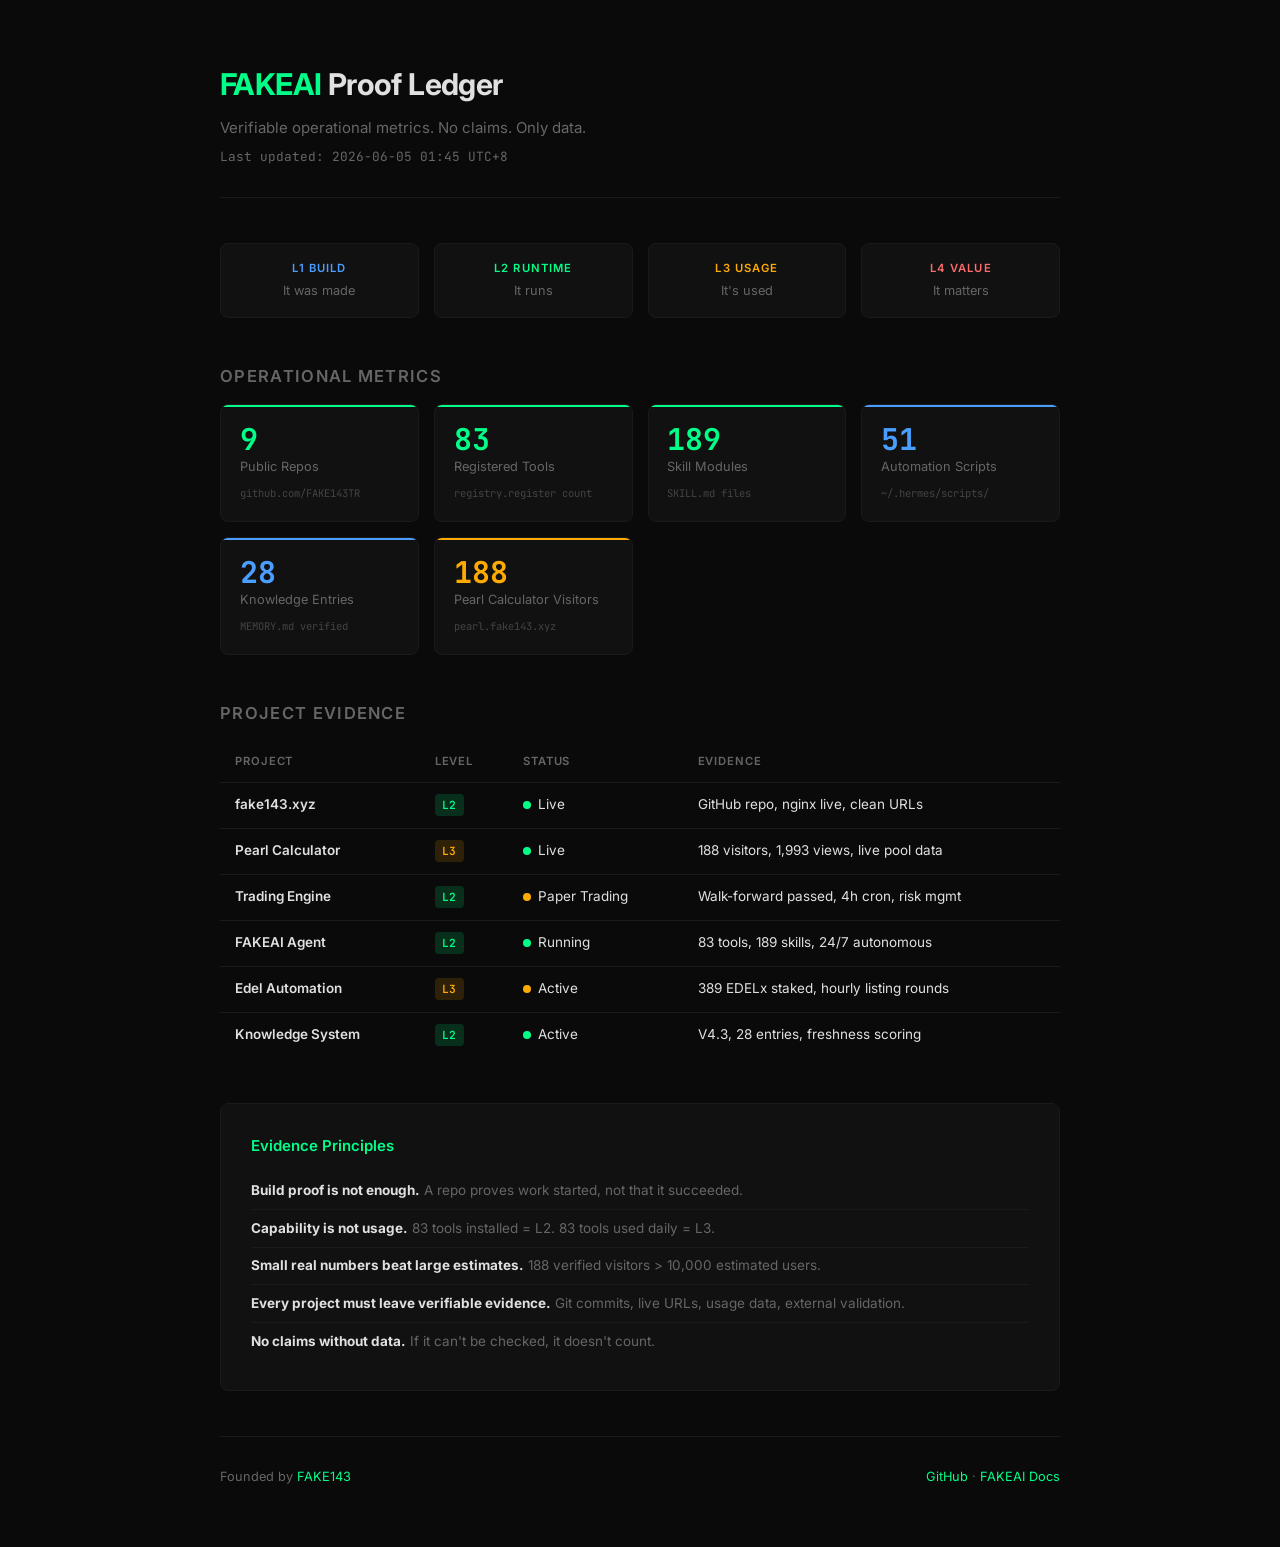
==== proof/index.html @ fff31c50 "Add Proof Ledger — verifiable operational metrics - Public metrics: 9 repos, 83 tools, 189 skills, 5" ====
<!DOCTYPE html>
<html lang="en">
<head>
  <meta charset="UTF-8">
  <meta name="viewport" content="width=device-width, initial-scale=1.0">
  <title>Proof Ledger — FAKEAI</title>
  <meta name="description" content="FAKEAI Proof Ledger — verifiable operational metrics. No claims, only data.">
  <meta property="og:title" content="Proof Ledger — FAKEAI">
  <meta property="og:description" content="Verifiable operational metrics. No claims, only data.">
  <meta property="og:url" content="https://fake143.xyz/proof">
  <link rel="canonical" href="https://fake143.xyz/proof">
  <link rel="stylesheet" href="/fakeai/style.css">
  <style>
    :root {
      --bg: #0a0a0a;
      --surface: #111;
      --border: #1a1a1a;
      --text: #e0e0e0;
      --muted: #666;
      --accent: #00ff88;
      --accent-dim: #00cc6a;
      --warning: #ffaa00;
      --info: #4a9eff;
    }

    * { margin: 0; padding: 0; box-sizing: border-box; }

    body {
      font-family: 'Inter', -apple-system, BlinkMacSystemFont, sans-serif;
      background: var(--bg);
      color: var(--text);
      line-height: 1.6;
      min-height: 100vh;
    }

    .container {
      max-width: 900px;
      margin: 0 auto;
      padding: 4rem 2rem;
    }

    /* Header */
    .ledger-header {
      margin-bottom: 3rem;
      padding-bottom: 2rem;
      border-bottom: 1px solid var(--border);
    }

    .ledger-header h1 {
      font-size: 2rem;
      font-weight: 700;
      margin-bottom: 0.5rem;
      letter-spacing: -0.02em;
    }

    .ledger-header h1 span {
      color: var(--accent);
    }

    .ledger-header .subtitle {
      color: var(--muted);
      font-size: 1rem;
    }

    .ledger-header .updated {
      color: var(--muted);
      font-size: 0.85rem;
      margin-top: 0.5rem;
      font-family: 'JetBrains Mono', 'Fira Code', monospace;
    }

    /* Level Legend */
    .legend {
      display: grid;
      grid-template-columns: repeat(4, 1fr);
      gap: 1rem;
      margin-bottom: 3rem;
    }

    .legend-item {
      background: var(--surface);
      border: 1px solid var(--border);
      border-radius: 8px;
      padding: 1rem;
      text-align: center;
    }

    .legend-item .level {
      font-size: 0.75rem;
      font-weight: 600;
      text-transform: uppercase;
      letter-spacing: 0.1em;
      margin-bottom: 0.25rem;
    }

    .legend-item .label {
      font-size: 0.85rem;
      color: var(--muted);
    }

    .legend-item.l1 .level { color: var(--info); }
    .legend-item.l2 .level { color: var(--accent); }
    .legend-item.l3 .level { color: var(--warning); }
    .legend-item.l4 .level { color: #ff6b6b; }

    /* Metrics Grid */
    .metrics-section {
      margin-bottom: 3rem;
    }

    .metrics-section h2 {
      font-size: 1.1rem;
      font-weight: 600;
      margin-bottom: 1rem;
      color: var(--muted);
      text-transform: uppercase;
      letter-spacing: 0.08em;
    }

    .metrics-grid {
      display: grid;
      grid-template-columns: repeat(auto-fit, minmax(180px, 1fr));
      gap: 1rem;
    }

    .metric-card {
      background: var(--surface);
      border: 1px solid var(--border);
      border-radius: 8px;
      padding: 1.25rem;
      position: relative;
      overflow: hidden;
    }

    .metric-card::before {
      content: '';
      position: absolute;
      top: 0;
      left: 0;
      right: 0;
      height: 2px;
    }

    .metric-card.live::before { background: var(--accent); }
    .metric-card.build::before { background: var(--info); }
    .metric-card.usage::before { background: var(--warning); }

    .metric-card .value {
      font-size: 2rem;
      font-weight: 700;
      font-family: 'JetBrains Mono', 'Fira Code', monospace;
      line-height: 1;
      margin-bottom: 0.25rem;
    }

    .metric-card.live .value { color: var(--accent); }
    .metric-card.build .value { color: var(--info); }
    .metric-card.usage .value { color: var(--warning); }

    .metric-card .label {
      font-size: 0.85rem;
      color: var(--muted);
    }

    .metric-card .source {
      font-size: 0.7rem;
      color: #444;
      margin-top: 0.5rem;
      font-family: 'JetBrains Mono', 'Fira Code', monospace;
    }

    /* Project Table */
    .project-table {
      width: 100%;
      border-collapse: collapse;
      margin-bottom: 3rem;
    }

    .project-table th {
      text-align: left;
      padding: 0.75rem 1rem;
      font-size: 0.75rem;
      font-weight: 600;
      text-transform: uppercase;
      letter-spacing: 0.08em;
      color: var(--muted);
      border-bottom: 1px solid var(--border);
    }

    .project-table td {
      padding: 0.75rem 1rem;
      border-bottom: 1px solid var(--border);
      font-size: 0.9rem;
    }

    .project-table tr:last-child td {
      border-bottom: none;
    }

    .project-name {
      font-weight: 600;
    }

    .project-name a {
      color: var(--text);
      text-decoration: none;
    }

    .project-name a:hover {
      color: var(--accent);
    }

    .level-badge {
      display: inline-block;
      padding: 0.15rem 0.5rem;
      border-radius: 4px;
      font-size: 0.75rem;
      font-weight: 600;
      font-family: 'JetBrains Mono', 'Fira Code', monospace;
    }

    .level-badge.l1 { background: rgba(74, 158, 255, 0.15); color: var(--info); }
    .level-badge.l2 { background: rgba(0, 255, 136, 0.15); color: var(--accent); }
    .level-badge.l3 { background: rgba(255, 170, 0, 0.15); color: var(--warning); }
    .level-badge.l4 { background: rgba(255, 107, 107, 0.15); color: #ff6b6b; }

    .status-dot {
      display: inline-block;
      width: 8px;
      height: 8px;
      border-radius: 50%;
      margin-right: 0.5rem;
    }

    .status-dot.live { background: var(--accent); }
    .status-dot.active { background: var(--warning); }
    .status-dot.paused { background: var(--muted); }

    /* Principles */
    .principles {
      background: var(--surface);
      border: 1px solid var(--border);
      border-radius: 8px;
      padding: 2rem;
      margin-bottom: 3rem;
    }

    .principles h2 {
      font-size: 1rem;
      font-weight: 600;
      margin-bottom: 1rem;
      color: var(--accent);
    }

    .principles ul {
      list-style: none;
      padding: 0;
    }

    .principles li {
      padding: 0.5rem 0;
      color: var(--muted);
      font-size: 0.9rem;
      border-bottom: 1px solid var(--border);
    }

    .principles li:last-child {
      border-bottom: none;
    }

    .principles li strong {
      color: var(--text);
    }

    /* Footer */
    .ledger-footer {
      padding-top: 2rem;
      border-top: 1px solid var(--border);
      display: flex;
      justify-content: space-between;
      align-items: center;
      color: var(--muted);
      font-size: 0.85rem;
    }

    .ledger-footer a {
      color: var(--accent);
      text-decoration: none;
    }

    .ledger-footer a:hover {
      text-decoration: underline;
    }

    @media (max-width: 600px) {
      .container { padding: 2rem 1rem; }
      .legend { grid-template-columns: repeat(2, 1fr); }
      .metrics-grid { grid-template-columns: 1fr 1fr; }
      .metric-card .value { font-size: 1.5rem; }
      .project-table { font-size: 0.8rem; }
      .project-table th, .project-table td { padding: 0.5rem; }
    }
  </style>
</head>
<body>
  <div class="container">

    <!-- Header -->
    <div class="ledger-header">
      <h1><span>FAKEAI</span> Proof Ledger</h1>
      <p class="subtitle">Verifiable operational metrics. No claims. Only data.</p>
      <p class="updated">Last updated: 2026-06-05 01:45 UTC+8</p>
    </div>

    <!-- Level Legend -->
    <div class="legend">
      <div class="legend-item l1">
        <div class="level">L1 Build</div>
        <div class="label">It was made</div>
      </div>
      <div class="legend-item l2">
        <div class="level">L2 Runtime</div>
        <div class="label">It runs</div>
      </div>
      <div class="legend-item l3">
        <div class="level">L3 Usage</div>
        <div class="label">It's used</div>
      </div>
      <div class="legend-item l4">
        <div class="level">L4 Value</div>
        <div class="label">It matters</div>
      </div>
    </div>

    <!-- Operational Metrics -->
    <div class="metrics-section">
      <h2>Operational Metrics</h2>
      <div class="metrics-grid">
        <div class="metric-card live">
          <div class="value">9</div>
          <div class="label">Public Repos</div>
          <div class="source">github.com/FAKE143TR</div>
        </div>
        <div class="metric-card live">
          <div class="value">83</div>
          <div class="label">Registered Tools</div>
          <div class="source">registry.register count</div>
        </div>
        <div class="metric-card live">
          <div class="value">189</div>
          <div class="label">Skill Modules</div>
          <div class="source">SKILL.md files</div>
        </div>
        <div class="metric-card build">
          <div class="value">51</div>
          <div class="label">Automation Scripts</div>
          <div class="source">~/.hermes/scripts/</div>
        </div>
        <div class="metric-card build">
          <div class="value">28</div>
          <div class="label">Knowledge Entries</div>
          <div class="source">MEMORY.md verified</div>
        </div>
        <div class="metric-card usage">
          <div class="value">188</div>
          <div class="label">Pearl Calculator Visitors</div>
          <div class="source">pearl.fake143.xyz</div>
        </div>
      </div>
    </div>

    <!-- Project Evidence -->
    <div class="metrics-section">
      <h2>Project Evidence</h2>
      <table class="project-table">
        <thead>
          <tr>
            <th>Project</th>
            <th>Level</th>
            <th>Status</th>
            <th>Evidence</th>
          </tr>
        </thead>
        <tbody>
          <tr>
            <td class="project-name"><a href="https://fake143.xyz">fake143.xyz</a></td>
            <td><span class="level-badge l2">L2</span></td>
            <td><span class="status-dot live"></span>Live</td>
            <td>GitHub repo, nginx live, clean URLs</td>
          </tr>
          <tr>
            <td class="project-name"><a href="https://pearl.fake143.xyz">Pearl Calculator</a></td>
            <td><span class="level-badge l3">L3</span></td>
            <td><span class="status-dot live"></span>Live</td>
            <td>188 visitors, 1,993 views, live pool data</td>
          </tr>
          <tr>
            <td class="project-name">Trading Engine</td>
            <td><span class="level-badge l2">L2</span></td>
            <td><span class="status-dot active"></span>Paper Trading</td>
            <td>Walk-forward passed, 4h cron, risk mgmt</td>
          </tr>
          <tr>
            <td class="project-name">FAKEAI Agent</td>
            <td><span class="level-badge l2">L2</span></td>
            <td><span class="status-dot live"></span>Running</td>
            <td>83 tools, 189 skills, 24/7 autonomous</td>
          </tr>
          <tr>
            <td class="project-name">Edel Automation</td>
            <td><span class="level-badge l3">L3</span></td>
            <td><span class="status-dot active"></span>Active</td>
            <td>389 EDELx staked, hourly listing rounds</td>
          </tr>
          <tr>
            <td class="project-name">Knowledge System</td>
            <td><span class="level-badge l2">L2</span></td>
            <td><span class="status-dot live"></span>Active</td>
            <td>V4.3, 28 entries, freshness scoring</td>
          </tr>
        </tbody>
      </table>
    </div>

    <!-- Principles -->
    <div class="principles">
      <h2>Evidence Principles</h2>
      <ul>
        <li><strong>Build proof is not enough.</strong> A repo proves work started, not that it succeeded.</li>
        <li><strong>Capability is not usage.</strong> 83 tools installed = L2. 83 tools used daily = L3.</li>
        <li><strong>Small real numbers beat large estimates.</strong> 188 verified visitors > 10,000 estimated users.</li>
        <li><strong>Every project must leave verifiable evidence.</strong> Git commits, live URLs, usage data, external validation.</li>
        <li><strong>No claims without data.</strong> If it can't be checked, it doesn't count.</li>
      </ul>
    </div>

    <!-- Footer -->
    <div class="ledger-footer">
      <span>Founded by <a href="https://fake143.xyz">FAKE143</a></span>
      <span><a href="https://github.com/FAKE143TR">GitHub</a> · <a href="/fakeai/">FAKEAI Docs</a></span>
    </div>

  </div>
</body>
</html>
---- fakeai/style.css ----
/* FAKEAI Docs — Dark Theme Stylesheet */
@import url('https://fonts.googleapis.com/css2?family=Inter:wght@300;400;500;600;700&family=JetBrains+Mono:wght@400;500&display=swap');

:root {
  --bg: #050505;
  --surface: #0a0a0a;
  --surface-hover: #0f0f0f;
  --border: #171717;
  --border-light: #1f1f1f;
  --text: #e5e5e5;
  --text-dim: #888;
  --text-muted: #555;
  --pink: #ff1493;
  --purple: #7a7aff;
  --purple-dim: rgba(122, 122, 255, 0.15);
  --pink-dim: rgba(255, 20, 147, 0.12);
  --gradient: linear-gradient(135deg, #ff1493, #7a7aff);
  --sidebar-w: 260px;
  --radius: 8px;
  --radius-lg: 12px;
}

*, *::before, *::after { margin: 0; padding: 0; box-sizing: border-box; }
html { scroll-behavior: smooth; font-size: 15px; }

body {
  font-family: 'Inter', -apple-system, BlinkMacSystemFont, sans-serif;
  background: var(--bg);
  color: var(--text);
  line-height: 1.7;
  -webkit-font-smoothing: antialiased;
  overflow-x: hidden;
}

a { color: var(--purple); text-decoration: none; transition: color .2s; }
a:hover { color: var(--pink); }
code, .mono { font-family: 'JetBrains Mono', monospace; font-size: .9em; }

/* ── Sidebar ─────────────────────────────────────────────── */
.sidebar {
  position: fixed; top: 0; left: 0;
  width: var(--sidebar-w); height: 100vh;
  background: var(--surface);
  border-right: 1px solid var(--border);
  display: flex; flex-direction: column;
  z-index: 100;
  transition: transform .3s ease;
}

.sidebar-brand {
  padding: 20px 24px;
  border-bottom: 1px solid var(--border);
  display: flex; align-items: center; gap: 12px;
}

.sidebar-brand .logo {
  width: 36px; height: 36px;
  background: var(--gradient);
  border-radius: 10px;
  display: flex; align-items: center; justify-content: center;
  font-weight: 700; font-size: 16px; color: #fff;
}

.sidebar-brand .brand-text h1 {
  font-size: 1.05rem; font-weight: 700;
  background: var(--gradient); -webkit-background-clip: text; -webkit-text-fill-color: transparent;
  line-height: 1.2;
}

.sidebar-brand .brand-text .version {
  font-size: .7rem; color: var(--text-muted);
  font-family: 'JetBrains Mono', monospace;
}

.sidebar-nav {
  flex: 1; overflow-y: auto;
  padding: 16px 12px;
}

.sidebar-nav .nav-section {
  font-size: .7rem; font-weight: 600;
  text-transform: uppercase; letter-spacing: .08em;
  color: var(--text-muted);
  padding: 16px 12px 8px;
}

.sidebar-nav a {
  display: flex; align-items: center; gap: 10px;
  padding: 10px 12px; border-radius: var(--radius);
  color: var(--text-dim); font-size: .9rem; font-weight: 450;
  transition: all .2s;
}

.sidebar-nav a:hover { background: var(--surface-hover); color: var(--text); }
.sidebar-nav a.active {
  background: var(--purple-dim);
  color: var(--purple);
  font-weight: 600;
}

.sidebar-nav a .icon { font-size: 1.1rem; width: 22px; text-align: center; }

.sidebar-footer {
  padding: 16px 20px;
  border-top: 1px solid var(--border);
  font-size: .75rem; color: var(--text-muted);
}

.sidebar-footer a { color: var(--text-dim); }

/* ── Mobile hamburger ────────────────────────────────────── */
.hamburger {
  display: none;
  position: fixed; top: 14px; left: 14px; z-index: 200;
  background: var(--surface); border: 1px solid var(--border);
  border-radius: var(--radius); padding: 8px 10px;
  cursor: pointer; color: var(--text); font-size: 1.2rem;
  line-height: 1;
}

.overlay {
  display: none; position: fixed; inset: 0;
  background: rgba(0,0,0,.6); z-index: 90;
}
.overlay.open { display: block; }

/* ── Main content ────────────────────────────────────────── */
.main {
  margin-left: var(--sidebar-w);
  min-height: 100vh;
  padding: 48px 56px 80px;
  max-width: 960px;
}

.main > header { margin-bottom: 48px; }
.main > header h2 {
  font-size: 2.2rem; font-weight: 700;
  background: var(--gradient); -webkit-background-clip: text; -webkit-text-fill-color: transparent;
  margin-bottom: 8px;
}
.main > header p { color: var(--text-dim); font-size: 1.05rem; max-width: 600px; }

/* ── Hero (landing) ──────────────────────────────────────── */
.hero { padding: 40px 0 32px; }
.hero .hero-badge {
  display: inline-flex; align-items: center; gap: 8px;
  background: var(--purple-dim); border: 1px solid rgba(122,122,255,.2);
  padding: 6px 16px; border-radius: 20px;
  font-size: .8rem; color: var(--purple); font-weight: 500;
  margin-bottom: 20px;
}
.hero h2 {
  font-size: 2.8rem; font-weight: 750; line-height: 1.15;
  margin-bottom: 16px; color: var(--text);
}
.hero h2 .gradient { background: var(--gradient); -webkit-background-clip: text; -webkit-text-fill-color: transparent; }
.hero .hero-desc { font-size: 1.1rem; color: var(--text-dim); max-width: 560px; margin-bottom: 28px; line-height: 1.7; }

.hero-cta { display: flex; gap: 12px; flex-wrap: wrap; }
.btn {
  display: inline-flex; align-items: center; gap: 8px;
  padding: 11px 24px; border-radius: var(--radius);
  font-size: .9rem; font-weight: 600; font-family: 'Inter', sans-serif;
  border: none; cursor: pointer; transition: all .2s;
}
.btn-primary { background: var(--gradient); color: #fff; }
.btn-primary:hover { opacity: .85; transform: translateY(-1px); color: #fff; }
.btn-outline { background: transparent; border: 1px solid var(--border); color: var(--text); }
.btn-outline:hover { border-color: var(--purple); color: var(--purple); }

/* ── Stats bar ───────────────────────────────────────────── */
.stats {
  display: flex; gap: 40px; flex-wrap: wrap;
  padding: 28px 0; margin: 32px 0;
  border-top: 1px solid var(--border); border-bottom: 1px solid var(--border);
}
.stats .stat-val {
  font-size: 1.6rem; font-weight: 700;
  background: var(--gradient); -webkit-background-clip: text; -webkit-text-fill-color: transparent;
}
.stats .stat-label { font-size: .8rem; color: var(--text-muted); margin-top: 2px; }

/* ── Cards grid ──────────────────────────────────────────── */
.cards { display: grid; grid-template-columns: repeat(auto-fill, minmax(280px, 1fr)); gap: 16px; margin: 24px 0; }

.card {
  background: var(--surface);
  border: 1px solid var(--border);
  border-radius: var(--radius-lg);
  padding: 24px;
  transition: border-color .25s, transform .25s;
}
.card:hover { border-color: var(--border-light); transform: translateY(-2px); }

.card .card-icon {
  width: 42px; height: 42px;
  border-radius: var(--radius);
  display: flex; align-items: center; justify-content: center;
  font-size: 1.3rem; margin-bottom: 14px;
}
.card .card-icon.pink { background: var(--pink-dim); color: var(--pink); }
.card .card-icon.purple { background: var(--purple-dim); color: var(--purple); }

.card h3 { font-size: 1rem; font-weight: 600; margin-bottom: 6px; color: var(--text); }
.card p { font-size: .88rem; color: var(--text-dim); line-height: 1.6; }

/* ── Sections ────────────────────────────────────────────── */
section { margin-bottom: 48px; }
section h3 {
  font-size: 1.3rem; font-weight: 650;
  margin-bottom: 16px; padding-bottom: 10px;
  border-bottom: 1px solid var(--border);
}
section h4 { font-size: 1.05rem; font-weight: 600; margin: 24px 0 10px; color: var(--pink); }
section p, section li { color: var(--text-dim); font-size: .93rem; }
section ul, section ol { padding-left: 22px; margin: 10px 0; }
section li { margin-bottom: 6px; }
section li strong { color: var(--text); }

/* ── Code blocks ─────────────────────────────────────────── */
pre {
  background: var(--surface);
  border: 1px solid var(--border);
  border-radius: var(--radius);
  padding: 18px 22px;
  overflow-x: auto;
  margin: 16px 0;
  font-family: 'JetBrains Mono', monospace;
  font-size: .84rem;
  line-height: 1.65;
  color: var(--text-dim);
}
pre .kw { color: var(--pink); }
pre .str { color: #a5d6a7; }
pre .cmt { color: var(--text-muted); font-style: italic; }

/* ── Badges ──────────────────────────────────────────────── */
.badge {
  display: inline-block;
  padding: 3px 10px; border-radius: 20px;
  font-size: .75rem; font-weight: 600;
}
.badge.pink { background: var(--pink-dim); color: var(--pink); }
.badge.purple { background: var(--purple-dim); color: var(--purple); }

/* ── Architecture flow ───────────────────────────────────── */
.arch-flow {
  display: flex; align-items: center; gap: 12px;
  flex-wrap: wrap; margin: 20px 0;
}
.arch-node {
  background: var(--surface); border: 1px solid var(--border);
  border-radius: var(--radius); padding: 12px 18px;
  font-size: .85rem; font-weight: 500; text-align: center;
}
.arch-node.highlight { border-color: var(--purple); background: var(--purple-dim); color: var(--purple); }
.arch-arrow { color: var(--text-muted); font-size: 1.2rem; }

/* ── Identity / Soul extras ──────────────────────────────── */
.identity-card {
  background: var(--surface); border: 1px solid var(--border);
  border-radius: var(--radius-lg); padding: 32px; margin: 20px 0;
}
.identity-card blockquote {
  border-left: 3px solid var(--pink);
  padding-left: 16px; margin: 16px 0;
  font-style: italic; color: var(--text-dim);
  line-height: 1.7;
}

.rule-item {
  display: flex; gap: 14px; align-items: flex-start;
  padding: 16px 0; border-bottom: 1px solid var(--border);
}
.rule-item:last-child { border-bottom: none; }
.rule-num {
  flex-shrink: 0; width: 32px; height: 32px;
  background: var(--purple-dim); border-radius: 50%;
  display: flex; align-items: center; justify-content: center;
  font-size: .8rem; font-weight: 700; color: var(--purple);
}
.rule-text { font-size: .9rem; color: var(--text-dim); }
.rule-text strong { color: var(--text); }

/* ── Capability list ─────────────────────────────────────── */
.cap-group { margin: 24px 0; }
.cap-group h4 {
  display: flex; align-items: center; gap: 10px;
  font-size: 1rem; font-weight: 600; color: var(--text);
  margin-bottom: 12px;
}
.cap-group h4 .cap-icon {
  width: 32px; height: 32px; border-radius: var(--radius);
  display: flex; align-items: center; justify-content: center;
  font-size: 1rem;
}
.cap-group ul { list-style: none; padding: 0; }
.cap-group li {
  padding: 8px 0; padding-left: 42px;
  border-bottom: 1px solid rgba(23,23,23,.5);
  color: var(--text-dim); font-size: .9rem;
}
.cap-group li:last-child { border-bottom: none; }

/* ── Tech stack items ────────────────────────────────────── */
.tech-grid {
  display: grid; grid-template-columns: repeat(auto-fill, minmax(200px, 1fr));
  gap: 12px; margin: 16px 0;
}
.tech-item {
  background: var(--surface); border: 1px solid var(--border);
  border-radius: var(--radius); padding: 16px;
  transition: border-color .2s;
}
.tech-item:hover { border-color: var(--border-light); }
.tech-item .tech-name { font-weight: 600; font-size: .9rem; color: var(--text); margin-bottom: 4px; }
.tech-item .tech-desc { font-size: .8rem; color: var(--text-muted); }

/* ── Divider ─────────────────────────────────────────────── */
.divider { border: none; border-top: 1px solid var(--border); margin: 32px 0; }

/* ── Animations ──────────────────────────────────────────── */
@keyframes fadeUp {
  from { opacity: 0; transform: translateY(18px); }
  to { opacity: 1; transform: translateY(0); }
}
.fade-up { animation: fadeUp .5s ease both; }
.fade-up:nth-child(2) { animation-delay: .06s; }
.fade-up:nth-child(3) { animation-delay: .12s; }
.fade-up:nth-child(4) { animation-delay: .18s; }
.fade-up:nth-child(5) { animation-delay: .24s; }
.fade-up:nth-child(6) { animation-delay: .30s; }
.fade-up:nth-child(7) { animation-delay: .36s; }
.fade-up:nth-child(8) { animation-delay: .42s; }

/* ── Scrollbar ───────────────────────────────────────────── */
::-webkit-scrollbar { width: 6px; }
::-webkit-scrollbar-track { background: var(--bg); }
::-webkit-scrollbar-thumb { background: var(--border-light); border-radius: 3px; }
::-webkit-scrollbar-thumb:hover { background: var(--text-muted); }

/* ── Responsive ──────────────────────────────────────────── */
@media (max-width: 900px) {
  .sidebar { transform: translateX(-100%); }
  .sidebar.open { transform: translateX(0); }
  .hamburger { display: block; }
  .main { margin-left: 0; padding: 60px 20px 60px; }
  .hero h2 { font-size: 2rem; }
  .stats { gap: 20px; }
  .cards { grid-template-columns: 1fr; }
  .tech-grid { grid-template-columns: 1fr; }
}

@media (max-width: 600px) {
  .hero h2 { font-size: 1.6rem; }
  .hero .hero-desc { font-size: .95rem; }
  .main > header h2 { font-size: 1.6rem; }
  .stats { flex-direction: column; gap: 12px; }
}
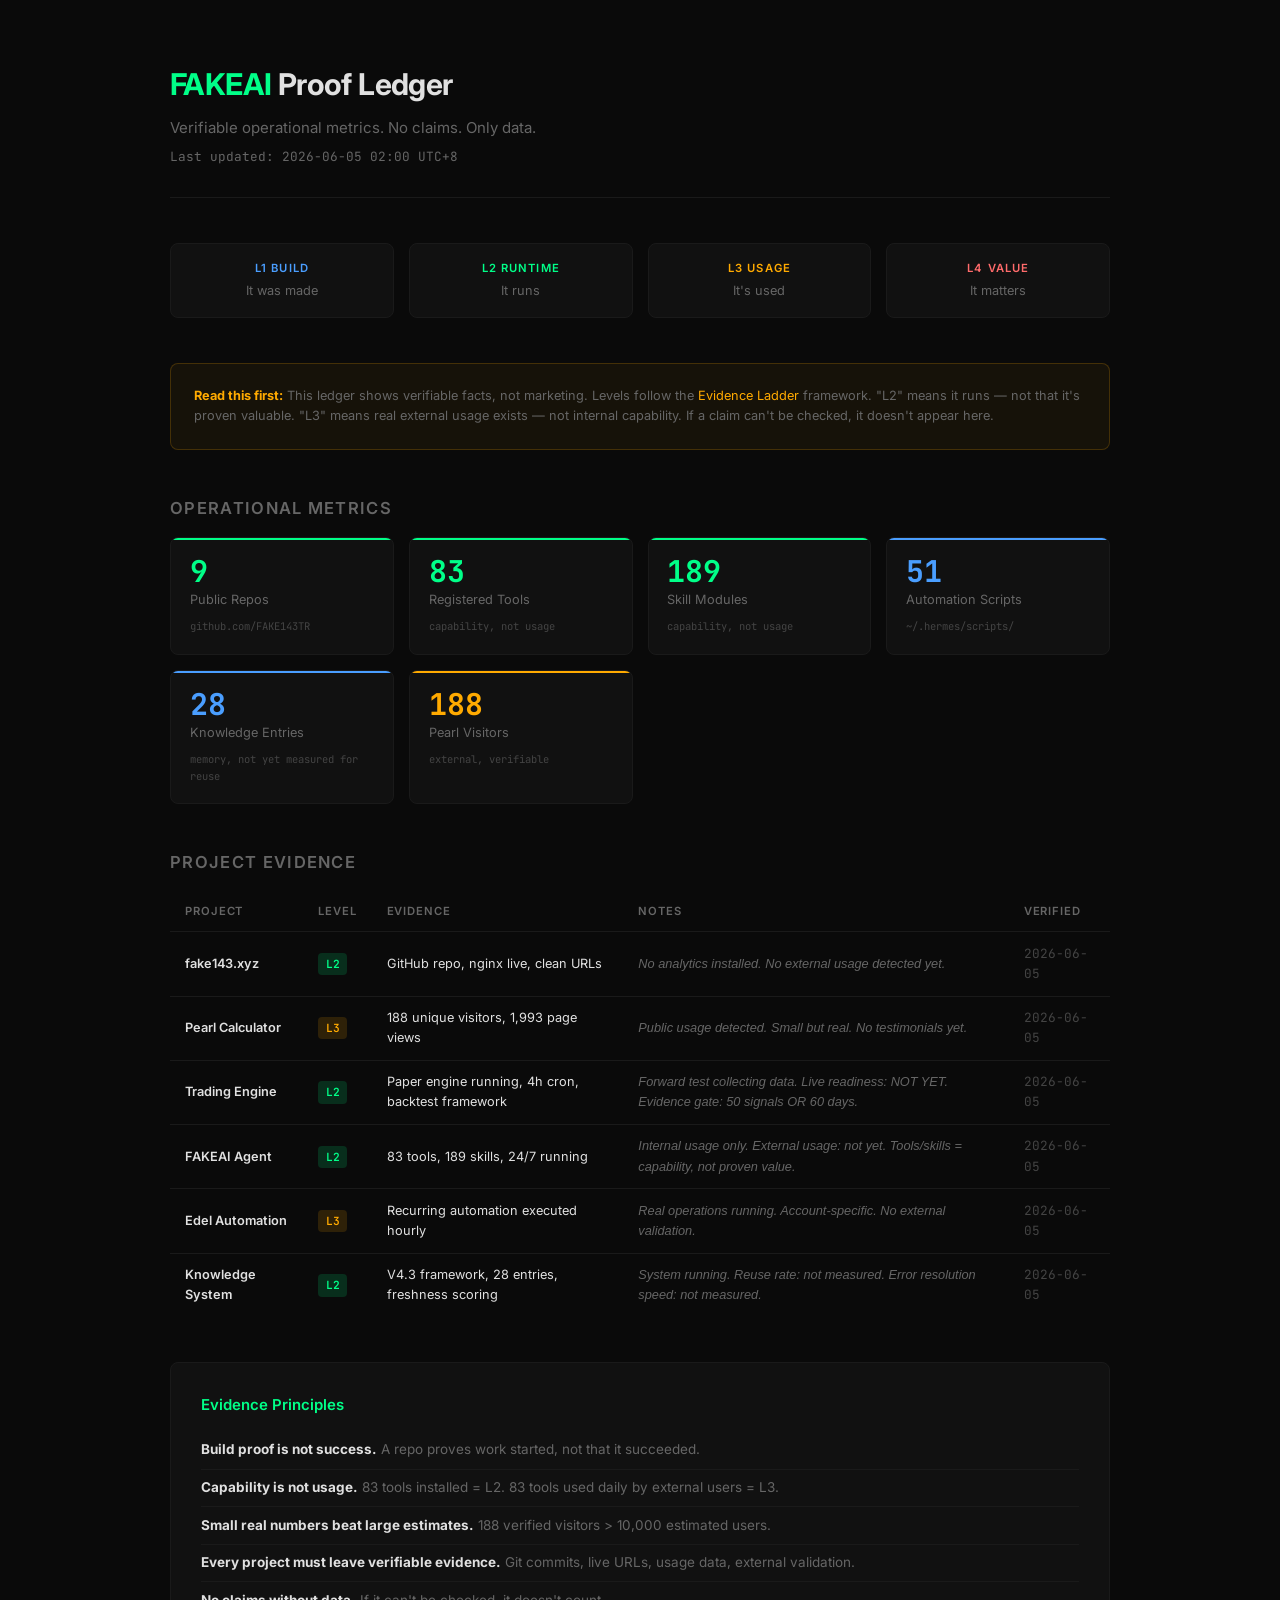
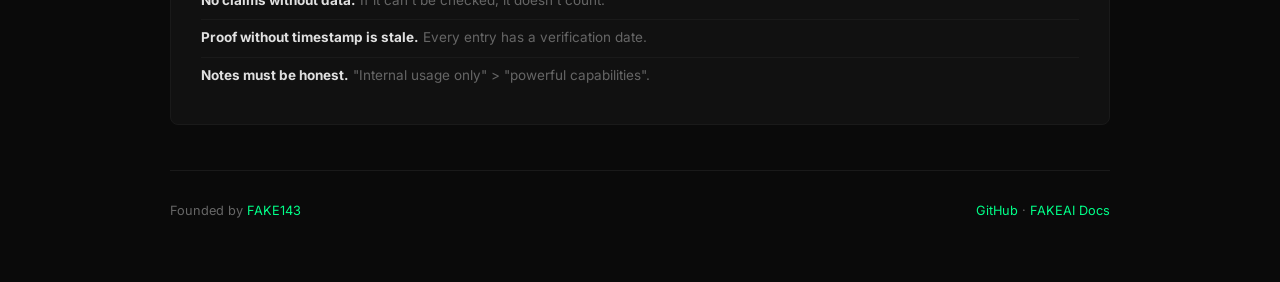
==== commit f112c317: "Proof Ledger v2: brutal honesty update - Added Disclaimer: read before trusting - Added Notes column" ====
--- a/proof/index.html
+++ b/proof/index.html
@@ -34,7 +34,7 @@
     }
 
     .container {
-      max-width: 900px;
+      max-width: 1000px;
       margin: 0 auto;
       padding: 4rem 2rem;
     }
@@ -190,7 +190,7 @@
     .project-table td {
       padding: 0.75rem 1rem;
       border-bottom: 1px solid var(--border);
-      font-size: 0.9rem;
+      font-size: 0.85rem;
     }
 
     .project-table tr:last-child td {
@@ -236,6 +236,18 @@
     .status-dot.active { background: var(--warning); }
     .status-dot.paused { background: var(--muted); }
 
+    .note {
+      color: var(--muted);
+      font-size: 0.8rem;
+      font-style: italic;
+    }
+
+    .verified {
+      color: #444;
+      font-size: 0.75rem;
+      font-family: 'JetBrains Mono', 'Fira Code', monospace;
+    }
+
     /* Principles */
     .principles {
       background: var(--surface);
@@ -270,6 +282,24 @@
 
     .principles li strong {
       color: var(--text);
+    }
+
+    /* Disclaimer */
+    .disclaimer {
+      background: rgba(255, 170, 0, 0.05);
+      border: 1px solid rgba(255, 170, 0, 0.2);
+      border-radius: 8px;
+      padding: 1.5rem;
+      margin-bottom: 3rem;
+    }
+
+    .disclaimer p {
+      color: var(--muted);
+      font-size: 0.85rem;
+    }
+
+    .disclaimer strong {
+      color: var(--warning);
     }
 
     /* Footer */
@@ -297,7 +327,7 @@
       .legend { grid-template-columns: repeat(2, 1fr); }
       .metrics-grid { grid-template-columns: 1fr 1fr; }
       .metric-card .value { font-size: 1.5rem; }
-      .project-table { font-size: 0.8rem; }
+      .project-table { font-size: 0.75rem; }
       .project-table th, .project-table td { padding: 0.5rem; }
     }
   </style>
@@ -309,7 +339,7 @@
     <div class="ledger-header">
       <h1><span>FAKEAI</span> Proof Ledger</h1>
       <p class="subtitle">Verifiable operational metrics. No claims. Only data.</p>
-      <p class="updated">Last updated: 2026-06-05 01:45 UTC+8</p>
+      <p class="updated">Last updated: 2026-06-05 02:00 UTC+8</p>
     </div>
 
     <!-- Level Legend -->
@@ -332,6 +362,11 @@
       </div>
     </div>
 
+    <!-- Disclaimer -->
+    <div class="disclaimer">
+      <p><strong>Read this first:</strong> This ledger shows verifiable facts, not marketing. Levels follow the <a href="/proof/#principles" style="color:var(--warning)">Evidence Ladder</a> framework. "L2" means it runs — not that it's proven valuable. "L3" means real external usage exists — not internal capability. If a claim can't be checked, it doesn't appear here.</p>
+    </div>
+
     <!-- Operational Metrics -->
     <div class="metrics-section">
       <h2>Operational Metrics</h2>
@@ -344,12 +379,12 @@
         <div class="metric-card live">
           <div class="value">83</div>
           <div class="label">Registered Tools</div>
-          <div class="source">registry.register count</div>
+          <div class="source">capability, not usage</div>
         </div>
         <div class="metric-card live">
           <div class="value">189</div>
           <div class="label">Skill Modules</div>
-          <div class="source">SKILL.md files</div>
+          <div class="source">capability, not usage</div>
         </div>
         <div class="metric-card build">
           <div class="value">51</div>
@@ -359,12 +394,12 @@
         <div class="metric-card build">
           <div class="value">28</div>
           <div class="label">Knowledge Entries</div>
-          <div class="source">MEMORY.md verified</div>
+          <div class="source">memory, not yet measured for reuse</div>
         </div>
         <div class="metric-card usage">
           <div class="value">188</div>
-          <div class="label">Pearl Calculator Visitors</div>
-          <div class="source">pearl.fake143.xyz</div>
+          <div class="label">Pearl Visitors</div>
+          <div class="source">external, verifiable</div>
         </div>
       </div>
     </div>
@@ -377,60 +412,69 @@
           <tr>
             <th>Project</th>
             <th>Level</th>
-            <th>Status</th>
             <th>Evidence</th>
+            <th>Notes</th>
+            <th>Verified</th>
           </tr>
         </thead>
         <tbody>
           <tr>
             <td class="project-name"><a href="https://fake143.xyz">fake143.xyz</a></td>
             <td><span class="level-badge l2">L2</span></td>
-            <td><span class="status-dot live"></span>Live</td>
             <td>GitHub repo, nginx live, clean URLs</td>
+            <td class="note">No analytics installed. No external usage detected yet.</td>
+            <td class="verified">2026-06-05</td>
           </tr>
           <tr>
             <td class="project-name"><a href="https://pearl.fake143.xyz">Pearl Calculator</a></td>
             <td><span class="level-badge l3">L3</span></td>
-            <td><span class="status-dot live"></span>Live</td>
-            <td>188 visitors, 1,993 views, live pool data</td>
+            <td>188 unique visitors, 1,993 page views</td>
+            <td class="note">Public usage detected. Small but real. No testimonials yet.</td>
+            <td class="verified">2026-06-05</td>
           </tr>
           <tr>
             <td class="project-name">Trading Engine</td>
             <td><span class="level-badge l2">L2</span></td>
-            <td><span class="status-dot active"></span>Paper Trading</td>
-            <td>Walk-forward passed, 4h cron, risk mgmt</td>
+            <td>Paper engine running, 4h cron, backtest framework</td>
+            <td class="note">Forward test collecting data. Live readiness: NOT YET. Evidence gate: 50 signals OR 60 days.</td>
+            <td class="verified">2026-06-05</td>
           </tr>
           <tr>
             <td class="project-name">FAKEAI Agent</td>
             <td><span class="level-badge l2">L2</span></td>
-            <td><span class="status-dot live"></span>Running</td>
-            <td>83 tools, 189 skills, 24/7 autonomous</td>
+            <td>83 tools, 189 skills, 24/7 running</td>
+            <td class="note">Internal usage only. External usage: not yet. Tools/skills = capability, not proven value.</td>
+            <td class="verified">2026-06-05</td>
           </tr>
           <tr>
             <td class="project-name">Edel Automation</td>
             <td><span class="level-badge l3">L3</span></td>
-            <td><span class="status-dot active"></span>Active</td>
-            <td>389 EDELx staked, hourly listing rounds</td>
+            <td>Recurring automation executed hourly</td>
+            <td class="note">Real operations running. Account-specific. No external validation.</td>
+            <td class="verified">2026-06-05</td>
           </tr>
           <tr>
             <td class="project-name">Knowledge System</td>
             <td><span class="level-badge l2">L2</span></td>
-            <td><span class="status-dot live"></span>Active</td>
-            <td>V4.3, 28 entries, freshness scoring</td>
+            <td>V4.3 framework, 28 entries, freshness scoring</td>
+            <td class="note">System running. Reuse rate: not measured. Error resolution speed: not measured.</td>
+            <td class="verified">2026-06-05</td>
           </tr>
         </tbody>
       </table>
     </div>
 
     <!-- Principles -->
-    <div class="principles">
+    <div class="principles" id="principles">
       <h2>Evidence Principles</h2>
       <ul>
-        <li><strong>Build proof is not enough.</strong> A repo proves work started, not that it succeeded.</li>
-        <li><strong>Capability is not usage.</strong> 83 tools installed = L2. 83 tools used daily = L3.</li>
+        <li><strong>Build proof is not success.</strong> A repo proves work started, not that it succeeded.</li>
+        <li><strong>Capability is not usage.</strong> 83 tools installed = L2. 83 tools used daily by external users = L3.</li>
         <li><strong>Small real numbers beat large estimates.</strong> 188 verified visitors > 10,000 estimated users.</li>
         <li><strong>Every project must leave verifiable evidence.</strong> Git commits, live URLs, usage data, external validation.</li>
         <li><strong>No claims without data.</strong> If it can't be checked, it doesn't count.</li>
+        <li><strong>Proof without timestamp is stale.</strong> Every entry has a verification date.</li>
+        <li><strong>Notes must be honest.</strong> "Internal usage only" > "powerful capabilities".</li>
       </ul>
     </div>
 
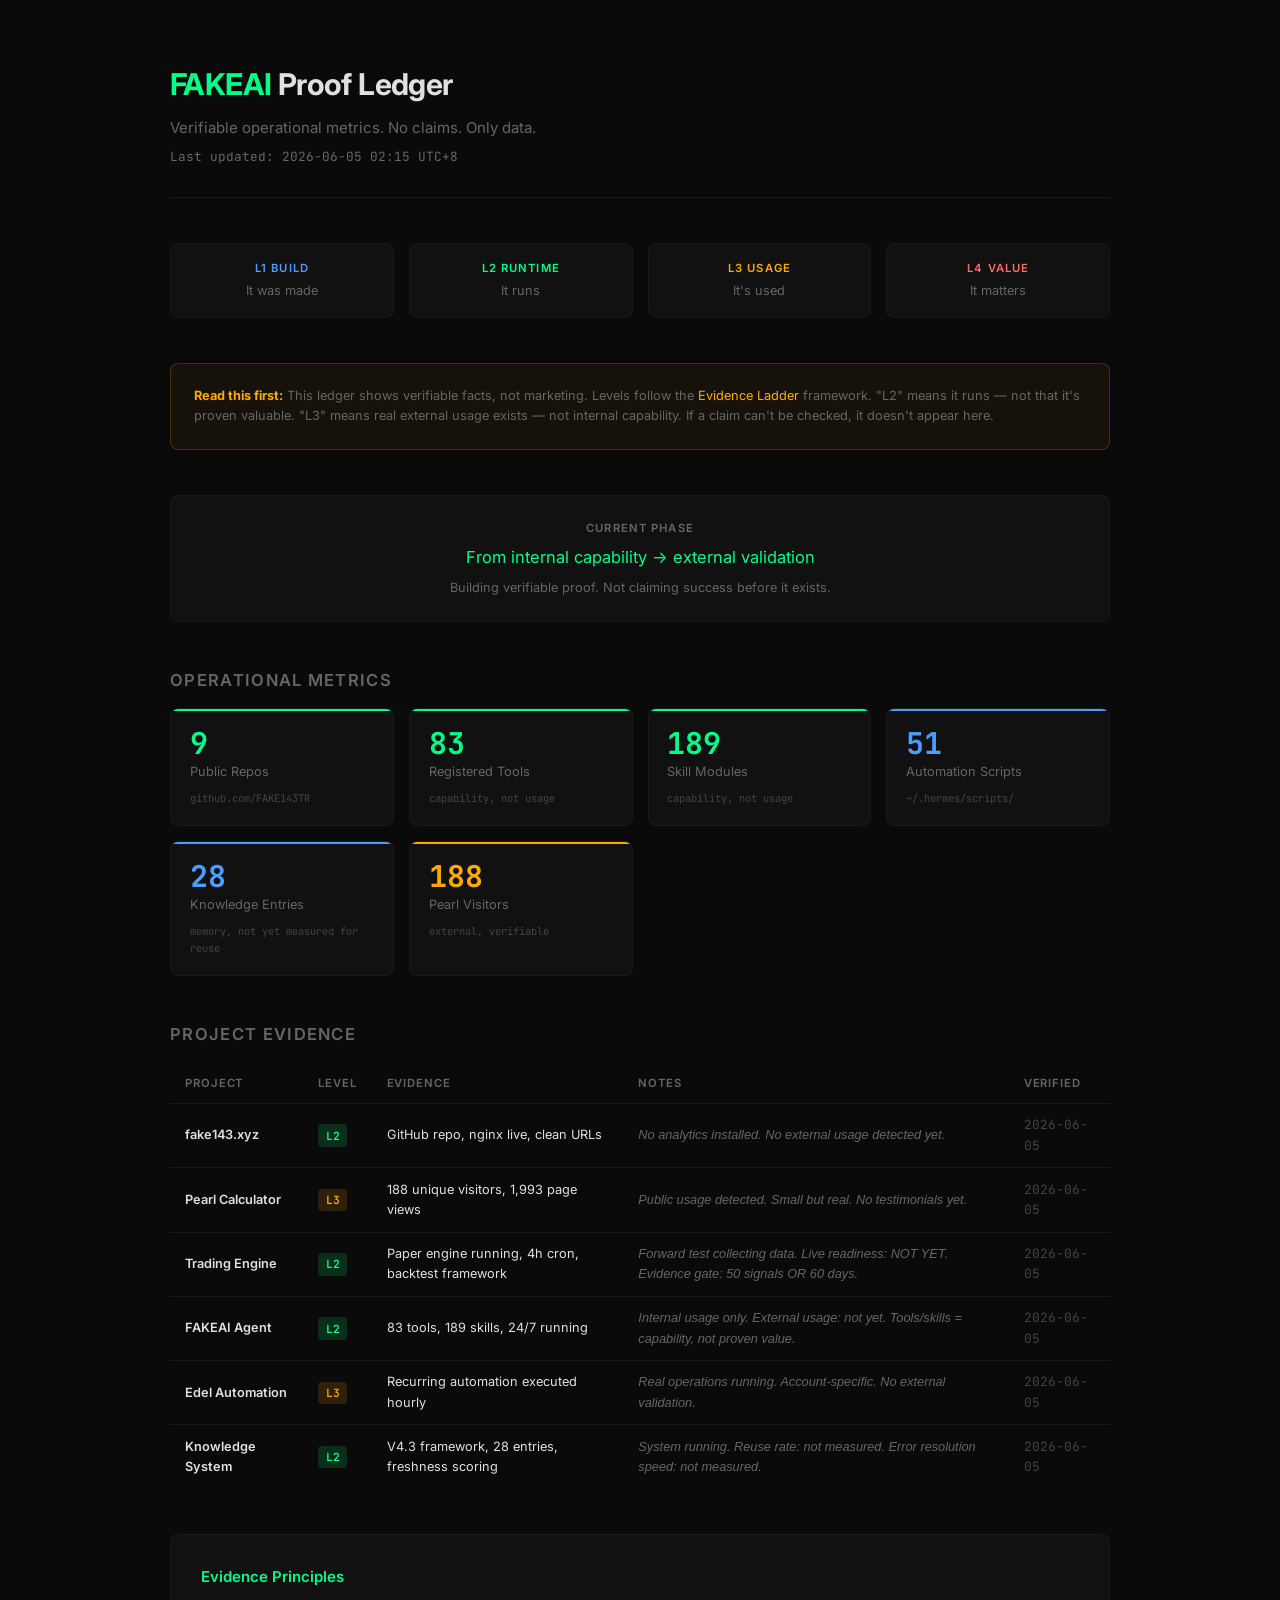
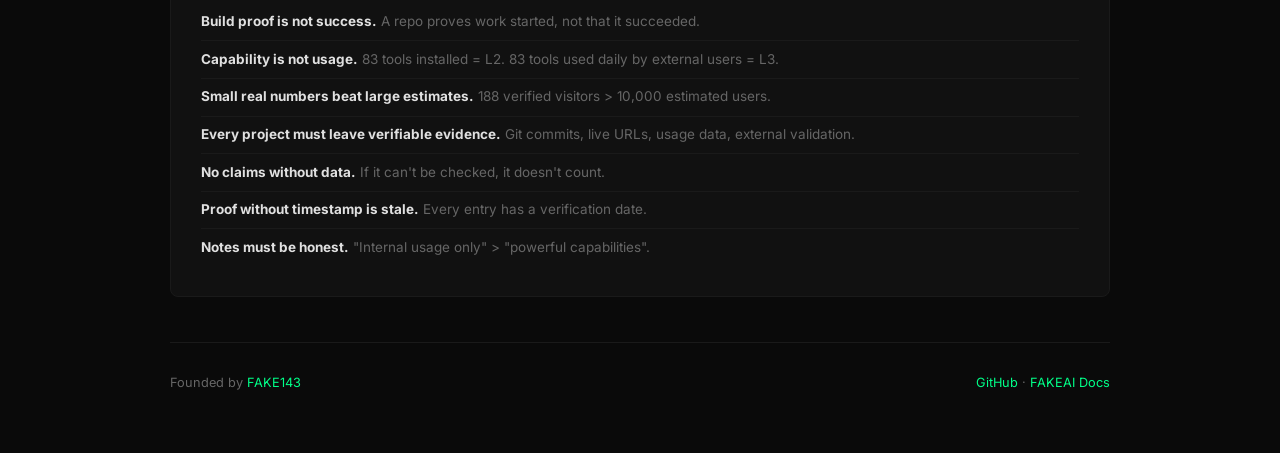
==== commit b240bc5d: "Proof Ledger v2.1: add Current Phase status Current Phase: From internal capability → external valid" ====
--- a/proof/index.html
+++ b/proof/index.html
@@ -339,7 +339,7 @@
     <div class="ledger-header">
       <h1><span>FAKEAI</span> Proof Ledger</h1>
       <p class="subtitle">Verifiable operational metrics. No claims. Only data.</p>
-      <p class="updated">Last updated: 2026-06-05 02:00 UTC+8</p>
+      <p class="updated">Last updated: 2026-06-05 02:15 UTC+8</p>
     </div>
 
     <!-- Level Legend -->
@@ -367,6 +367,13 @@
       <p><strong>Read this first:</strong> This ledger shows verifiable facts, not marketing. Levels follow the <a href="/proof/#principles" style="color:var(--warning)">Evidence Ladder</a> framework. "L2" means it runs — not that it's proven valuable. "L3" means real external usage exists — not internal capability. If a claim can't be checked, it doesn't appear here.</p>
     </div>
 
+    <!-- Current Phase -->
+    <div style="margin-bottom:3rem;padding:1.5rem;background:var(--surface);border:1px solid var(--border);border-radius:8px;text-align:center">
+      <div style="font-size:0.75rem;font-weight:600;text-transform:uppercase;letter-spacing:0.1em;color:var(--muted);margin-bottom:0.5rem">Current Phase</div>
+      <div style="font-size:1.1rem;color:var(--accent)">From internal capability → external validation</div>
+      <div style="font-size:0.85rem;color:var(--muted);margin-top:0.5rem">Building verifiable proof. Not claiming success before it exists.</div>
+    </div>
+
     <!-- Operational Metrics -->
     <div class="metrics-section">
       <h2>Operational Metrics</h2>
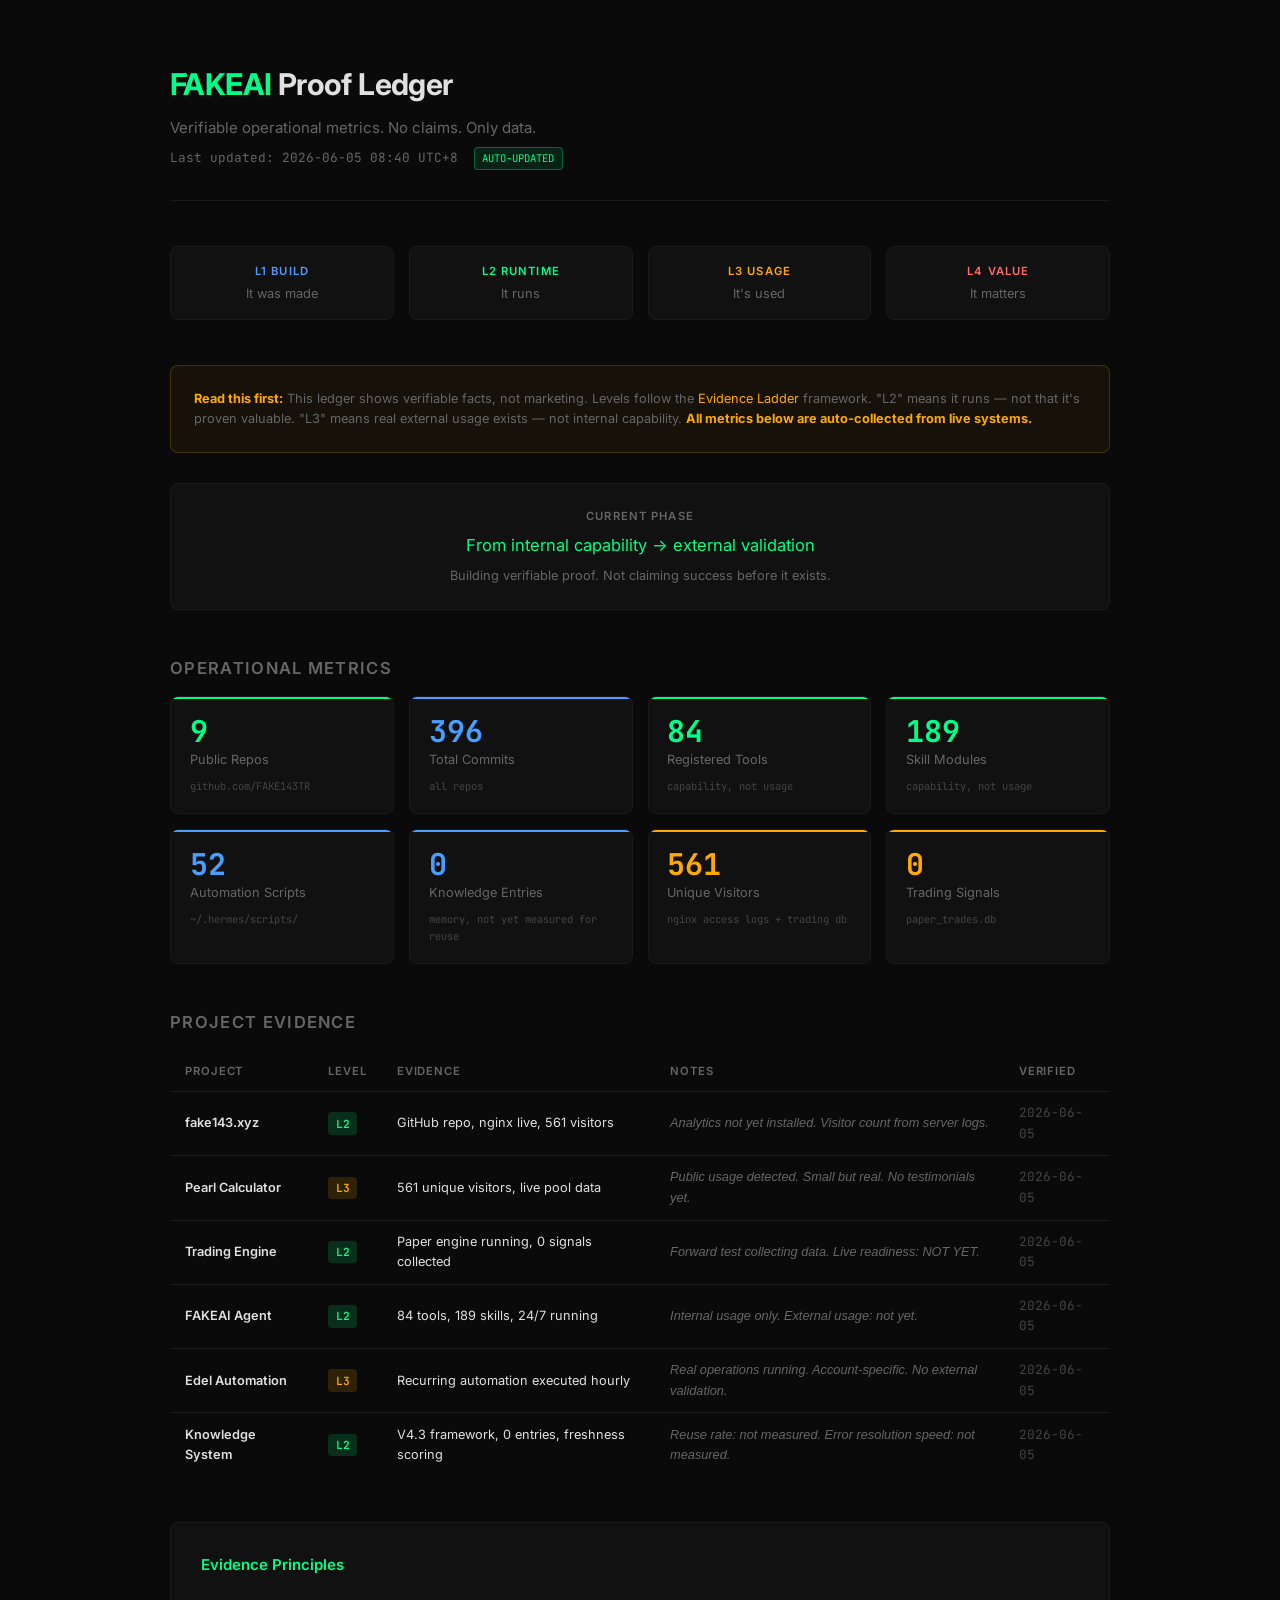
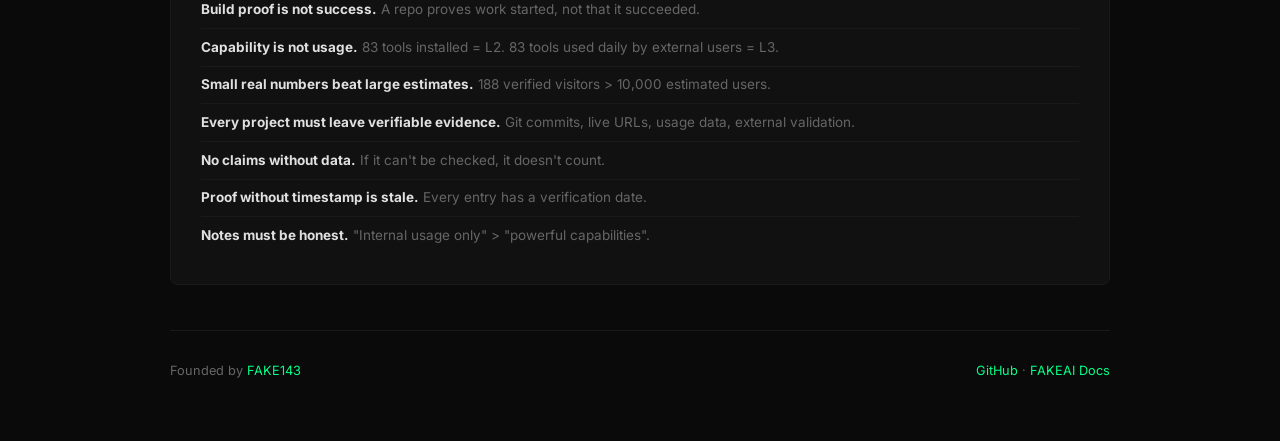
==== commit 16ecc73c: "Proof Ledger v3: auto-populated from live systems - Page fetches proof-data.json dynamically - Metri" ====
--- a/proof/index.html
+++ b/proof/index.html
@@ -39,7 +39,6 @@
       padding: 4rem 2rem;
     }
 
-    /* Header */
     .ledger-header {
       margin-bottom: 3rem;
       padding-bottom: 2rem;
@@ -53,9 +52,7 @@
       letter-spacing: -0.02em;
     }
 
-    .ledger-header h1 span {
-      color: var(--accent);
-    }
+    .ledger-header h1 span { color: var(--accent); }
 
     .ledger-header .subtitle {
       color: var(--muted);
@@ -69,7 +66,18 @@
       font-family: 'JetBrains Mono', 'Fira Code', monospace;
     }
 
-    /* Level Legend */
+    .auto-badge {
+      display: inline-block;
+      background: rgba(0, 255, 136, 0.1);
+      border: 1px solid rgba(0, 255, 136, 0.3);
+      border-radius: 4px;
+      padding: 0.15rem 0.5rem;
+      font-size: 0.7rem;
+      color: var(--accent);
+      margin-left: 0.5rem;
+      font-family: 'JetBrains Mono', 'Fira Code', monospace;
+    }
+
     .legend {
       display: grid;
       grid-template-columns: repeat(4, 1fr);
@@ -103,7 +111,50 @@
     .legend-item.l3 .level { color: var(--warning); }
     .legend-item.l4 .level { color: #ff6b6b; }
 
-    /* Metrics Grid */
+    .disclaimer {
+      background: rgba(255, 170, 0, 0.05);
+      border: 1px solid rgba(255, 170, 0, 0.2);
+      border-radius: 8px;
+      padding: 1.5rem;
+      margin-bottom: 2rem;
+    }
+
+    .disclaimer p {
+      color: var(--muted);
+      font-size: 0.85rem;
+    }
+
+    .disclaimer strong { color: var(--warning); }
+
+    .phase-box {
+      margin-bottom: 3rem;
+      padding: 1.5rem;
+      background: var(--surface);
+      border: 1px solid var(--border);
+      border-radius: 8px;
+      text-align: center;
+    }
+
+    .phase-box .phase-label {
+      font-size: 0.75rem;
+      font-weight: 600;
+      text-transform: uppercase;
+      letter-spacing: 0.1em;
+      color: var(--muted);
+      margin-bottom: 0.5rem;
+    }
+
+    .phase-box .phase-text {
+      font-size: 1.1rem;
+      color: var(--accent);
+    }
+
+    .phase-box .phase-note {
+      font-size: 0.85rem;
+      color: var(--muted);
+      margin-top: 0.5rem;
+    }
+
     .metrics-section {
       margin-bottom: 3rem;
     }
@@ -169,7 +220,6 @@
       font-family: 'JetBrains Mono', 'Fira Code', monospace;
     }
 
-    /* Project Table */
     .project-table {
       width: 100%;
       border-collapse: collapse;
@@ -193,22 +243,16 @@
       font-size: 0.85rem;
     }
 
-    .project-table tr:last-child td {
-      border-bottom: none;
-    }
-
-    .project-name {
-      font-weight: 600;
-    }
+    .project-table tr:last-child td { border-bottom: none; }
+
+    .project-name { font-weight: 600; }
 
     .project-name a {
       color: var(--text);
       text-decoration: none;
     }
 
-    .project-name a:hover {
-      color: var(--accent);
-    }
+    .project-name a:hover { color: var(--accent); }
 
     .level-badge {
       display: inline-block;
@@ -224,18 +268,6 @@
     .level-badge.l3 { background: rgba(255, 170, 0, 0.15); color: var(--warning); }
     .level-badge.l4 { background: rgba(255, 107, 107, 0.15); color: #ff6b6b; }
 
-    .status-dot {
-      display: inline-block;
-      width: 8px;
-      height: 8px;
-      border-radius: 50%;
-      margin-right: 0.5rem;
-    }
-
-    .status-dot.live { background: var(--accent); }
-    .status-dot.active { background: var(--warning); }
-    .status-dot.paused { background: var(--muted); }
-
     .note {
       color: var(--muted);
       font-size: 0.8rem;
@@ -248,7 +280,6 @@
       font-family: 'JetBrains Mono', 'Fira Code', monospace;
     }
 
-    /* Principles */
     .principles {
       background: var(--surface);
       border: 1px solid var(--border);
@@ -276,33 +307,10 @@
       border-bottom: 1px solid var(--border);
     }
 
-    .principles li:last-child {
-      border-bottom: none;
-    }
-
-    .principles li strong {
-      color: var(--text);
-    }
-
-    /* Disclaimer */
-    .disclaimer {
-      background: rgba(255, 170, 0, 0.05);
-      border: 1px solid rgba(255, 170, 0, 0.2);
-      border-radius: 8px;
-      padding: 1.5rem;
-      margin-bottom: 3rem;
-    }
-
-    .disclaimer p {
-      color: var(--muted);
-      font-size: 0.85rem;
-    }
-
-    .disclaimer strong {
-      color: var(--warning);
-    }
-
-    /* Footer */
+    .principles li:last-child { border-bottom: none; }
+
+    .principles li strong { color: var(--text); }
+
     .ledger-footer {
       padding-top: 2rem;
       border-top: 1px solid var(--border);
@@ -318,8 +326,13 @@
       text-decoration: none;
     }
 
-    .ledger-footer a:hover {
-      text-decoration: underline;
+    .ledger-footer a:hover { text-decoration: underline; }
+
+    .loading {
+      color: var(--muted);
+      font-style: italic;
+      padding: 2rem;
+      text-align: center;
     }
 
     @media (max-width: 600px) {
@@ -339,7 +352,10 @@
     <div class="ledger-header">
       <h1><span>FAKEAI</span> Proof Ledger</h1>
       <p class="subtitle">Verifiable operational metrics. No claims. Only data.</p>
-      <p class="updated">Last updated: 2026-06-05 02:15 UTC+8</p>
+      <p class="updated">
+        <span id="last-updated">Loading...</span>
+        <span class="auto-badge">AUTO-UPDATED</span>
+      </p>
     </div>
 
     <!-- Level Legend -->
@@ -364,50 +380,21 @@
 
     <!-- Disclaimer -->
     <div class="disclaimer">
-      <p><strong>Read this first:</strong> This ledger shows verifiable facts, not marketing. Levels follow the <a href="/proof/#principles" style="color:var(--warning)">Evidence Ladder</a> framework. "L2" means it runs — not that it's proven valuable. "L3" means real external usage exists — not internal capability. If a claim can't be checked, it doesn't appear here.</p>
+      <p><strong>Read this first:</strong> This ledger shows verifiable facts, not marketing. Levels follow the <a href="#principles" style="color:var(--warning)">Evidence Ladder</a> framework. "L2" means it runs — not that it's proven valuable. "L3" means real external usage exists — not internal capability. <strong>All metrics below are auto-collected from live systems.</strong></p>
     </div>
 
     <!-- Current Phase -->
-    <div style="margin-bottom:3rem;padding:1.5rem;background:var(--surface);border:1px solid var(--border);border-radius:8px;text-align:center">
-      <div style="font-size:0.75rem;font-weight:600;text-transform:uppercase;letter-spacing:0.1em;color:var(--muted);margin-bottom:0.5rem">Current Phase</div>
-      <div style="font-size:1.1rem;color:var(--accent)">From internal capability → external validation</div>
-      <div style="font-size:0.85rem;color:var(--muted);margin-top:0.5rem">Building verifiable proof. Not claiming success before it exists.</div>
+    <div class="phase-box">
+      <div class="phase-label">Current Phase</div>
+      <div class="phase-text" id="phase-text">Loading...</div>
+      <div class="phase-note" id="phase-note"></div>
     </div>
 
     <!-- Operational Metrics -->
     <div class="metrics-section">
       <h2>Operational Metrics</h2>
-      <div class="metrics-grid">
-        <div class="metric-card live">
-          <div class="value">9</div>
-          <div class="label">Public Repos</div>
-          <div class="source">github.com/FAKE143TR</div>
-        </div>
-        <div class="metric-card live">
-          <div class="value">83</div>
-          <div class="label">Registered Tools</div>
-          <div class="source">capability, not usage</div>
-        </div>
-        <div class="metric-card live">
-          <div class="value">189</div>
-          <div class="label">Skill Modules</div>
-          <div class="source">capability, not usage</div>
-        </div>
-        <div class="metric-card build">
-          <div class="value">51</div>
-          <div class="label">Automation Scripts</div>
-          <div class="source">~/.hermes/scripts/</div>
-        </div>
-        <div class="metric-card build">
-          <div class="value">28</div>
-          <div class="label">Knowledge Entries</div>
-          <div class="source">memory, not yet measured for reuse</div>
-        </div>
-        <div class="metric-card usage">
-          <div class="value">188</div>
-          <div class="label">Pearl Visitors</div>
-          <div class="source">external, verifiable</div>
-        </div>
+      <div class="metrics-grid" id="metrics-grid">
+        <div class="loading">Loading live data...</div>
       </div>
     </div>
 
@@ -424,49 +411,8 @@
             <th>Verified</th>
           </tr>
         </thead>
-        <tbody>
-          <tr>
-            <td class="project-name"><a href="https://fake143.xyz">fake143.xyz</a></td>
-            <td><span class="level-badge l2">L2</span></td>
-            <td>GitHub repo, nginx live, clean URLs</td>
-            <td class="note">No analytics installed. No external usage detected yet.</td>
-            <td class="verified">2026-06-05</td>
-          </tr>
-          <tr>
-            <td class="project-name"><a href="https://pearl.fake143.xyz">Pearl Calculator</a></td>
-            <td><span class="level-badge l3">L3</span></td>
-            <td>188 unique visitors, 1,993 page views</td>
-            <td class="note">Public usage detected. Small but real. No testimonials yet.</td>
-            <td class="verified">2026-06-05</td>
-          </tr>
-          <tr>
-            <td class="project-name">Trading Engine</td>
-            <td><span class="level-badge l2">L2</span></td>
-            <td>Paper engine running, 4h cron, backtest framework</td>
-            <td class="note">Forward test collecting data. Live readiness: NOT YET. Evidence gate: 50 signals OR 60 days.</td>
-            <td class="verified">2026-06-05</td>
-          </tr>
-          <tr>
-            <td class="project-name">FAKEAI Agent</td>
-            <td><span class="level-badge l2">L2</span></td>
-            <td>83 tools, 189 skills, 24/7 running</td>
-            <td class="note">Internal usage only. External usage: not yet. Tools/skills = capability, not proven value.</td>
-            <td class="verified">2026-06-05</td>
-          </tr>
-          <tr>
-            <td class="project-name">Edel Automation</td>
-            <td><span class="level-badge l3">L3</span></td>
-            <td>Recurring automation executed hourly</td>
-            <td class="note">Real operations running. Account-specific. No external validation.</td>
-            <td class="verified">2026-06-05</td>
-          </tr>
-          <tr>
-            <td class="project-name">Knowledge System</td>
-            <td><span class="level-badge l2">L2</span></td>
-            <td>V4.3 framework, 28 entries, freshness scoring</td>
-            <td class="note">System running. Reuse rate: not measured. Error resolution speed: not measured.</td>
-            <td class="verified">2026-06-05</td>
-          </tr>
+        <tbody id="project-tbody">
+          <tr><td colspan="5" class="loading">Loading live data...</td></tr>
         </tbody>
       </table>
     </div>
@@ -492,5 +438,75 @@
     </div>
 
   </div>
+
+  <script>
+    // Load proof-data.json and render
+    async function loadProofData() {
+      try {
+        const resp = await fetch('/proof/proof-data.json?' + Date.now());
+        if (!resp.ok) throw new Error('Failed to load');
+        const data = await resp.json();
+        render(data);
+      } catch (e) {
+        console.error('Failed to load proof data:', e);
+        document.getElementById('last-updated').textContent = 'Data unavailable — check proof-data.json';
+      }
+    }
+
+    function render(data) {
+      // Update timestamp
+      document.getElementById('last-updated').textContent = 'Last updated: ' + data.updated;
+
+      // Phase
+      document.getElementById('phase-text').textContent = data.current_phase;
+      document.getElementById('phase-note').textContent = data.phase_note;
+
+      // Metrics
+      const m = data.metrics;
+      const grid = document.getElementById('metrics-grid');
+      grid.innerHTML = '';
+
+      const metrics = [
+        { value: m.github.repos, label: 'Public Repos', source: m.github.source, cls: 'live' },
+        { value: m.github.total_commits, label: 'Total Commits', source: 'all repos', cls: 'build' },
+        { value: m.capabilities.tools, label: 'Registered Tools', source: m.capabilities.note, cls: 'live' },
+        { value: m.capabilities.skills, label: 'Skill Modules', source: m.capabilities.note, cls: 'live' },
+        { value: m.capabilities.scripts, label: 'Automation Scripts', source: '~/.hermes/scripts/', cls: 'build' },
+        { value: m.operations.memory_entries, label: 'Knowledge Entries', source: 'memory, not yet measured for reuse', cls: 'build' },
+        { value: m.usage.nginx_visitors, label: 'Unique Visitors', source: m.usage.source, cls: 'usage' },
+        { value: m.usage.trading_signals, label: 'Trading Signals', source: 'paper_trades.db', cls: 'usage' }
+      ];
+
+      metrics.forEach(item => {
+        const card = document.createElement('div');
+        card.className = 'metric-card ' + item.cls;
+        card.innerHTML = `
+          <div class="value">${item.value.toLocaleString()}</div>
+          <div class="label">${item.label}</div>
+          <div class="source">${item.source}</div>
+        `;
+        grid.appendChild(card);
+      });
+
+      // Projects
+      const tbody = document.getElementById('project-tbody');
+      tbody.innerHTML = '';
+
+      data.projects.forEach(p => {
+        const tr = document.createElement('tr');
+        const linkHtml = p.link ? `<a href="${p.link}">${p.name}</a>` : p.name;
+        tr.innerHTML = `
+          <td class="project-name">${linkHtml}</td>
+          <td><span class="level-badge ${p.level.toLowerCase()}">${p.level}</span></td>
+          <td>${p.evidence}</td>
+          <td class="note">${p.notes}</td>
+          <td class="verified">${p.verified}</td>
+        `;
+        tbody.appendChild(tr);
+      });
+    }
+
+    loadProofData();
+  </script>
 </body>
 </html>
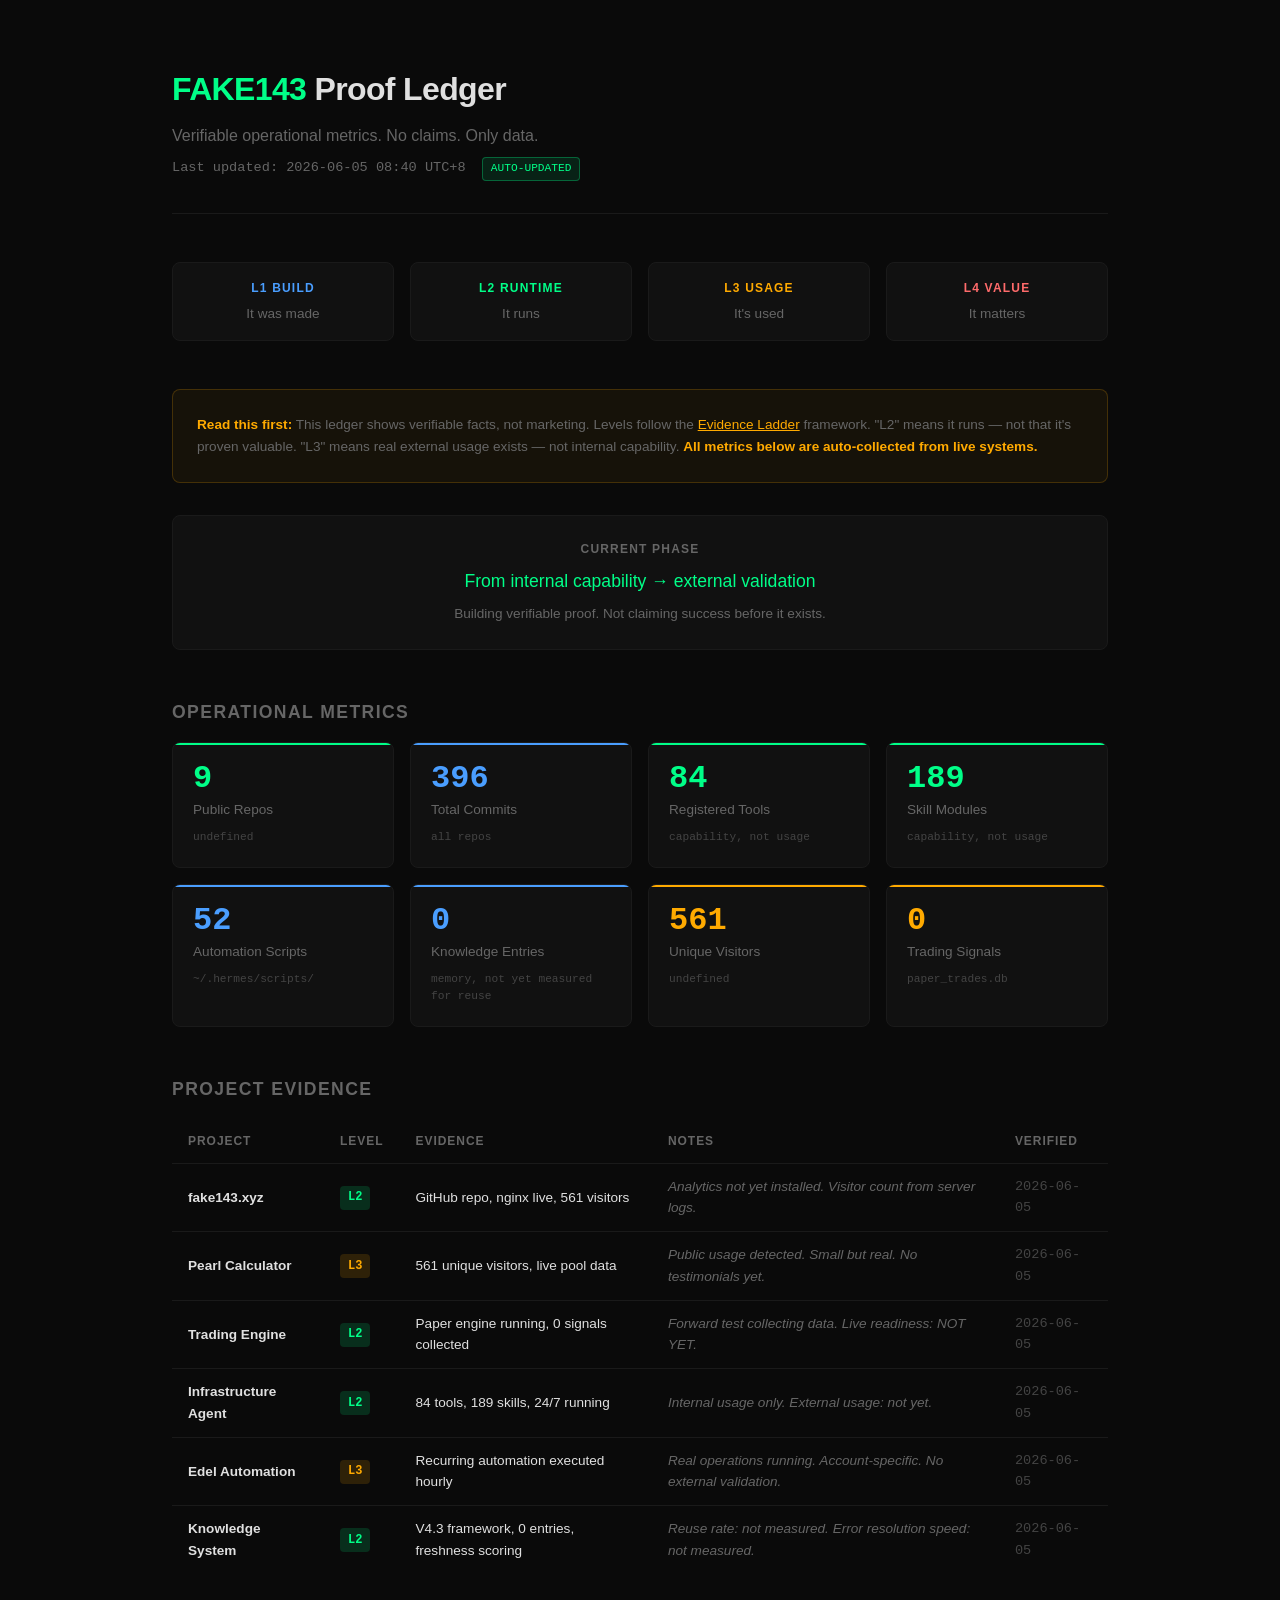
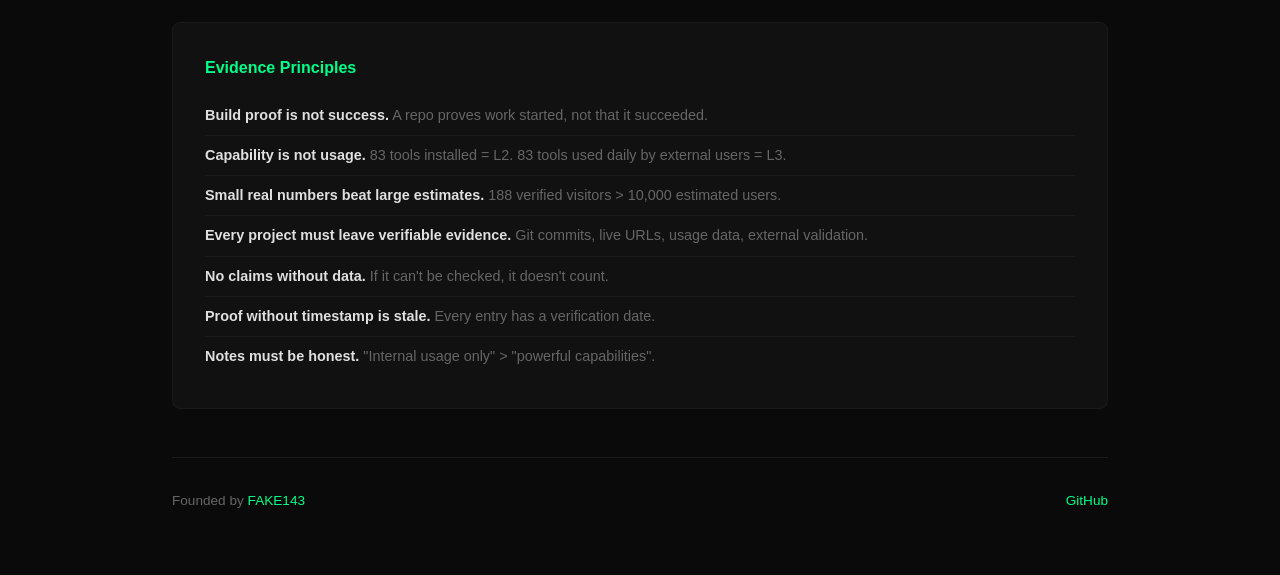
==== commit bcbdb68f: "Remove all FAKEAI references from public website - Deleted /fakeai/ directory (soul, capabilities, t" ====
--- a/proof/index.html
+++ b/proof/index.html
@@ -3,13 +3,13 @@
 <head>
   <meta charset="UTF-8">
   <meta name="viewport" content="width=device-width, initial-scale=1.0">
-  <title>Proof Ledger — FAKEAI</title>
-  <meta name="description" content="FAKEAI Proof Ledger — verifiable operational metrics. No claims, only data.">
-  <meta property="og:title" content="Proof Ledger — FAKEAI">
+  <title>Proof Ledger — FAKE143</title>
+  <meta name="description" content="FAKE143 Proof Ledger — verifiable operational metrics. No claims, only data.">
+  <meta property="og:title" content="Proof Ledger — FAKE143">
   <meta property="og:description" content="Verifiable operational metrics. No claims, only data.">
   <meta property="og:url" content="https://fake143.xyz/proof">
   <link rel="canonical" href="https://fake143.xyz/proof">
-  <link rel="stylesheet" href="/fakeai/style.css">
+  <!-- styles inline -->
   <style>
     :root {
       --bg: #0a0a0a;
@@ -350,7 +350,7 @@
 
     <!-- Header -->
     <div class="ledger-header">
-      <h1><span>FAKEAI</span> Proof Ledger</h1>
+      <h1><span>FAKE143</span> Proof Ledger</h1>
       <p class="subtitle">Verifiable operational metrics. No claims. Only data.</p>
       <p class="updated">
         <span id="last-updated">Loading...</span>
@@ -434,7 +434,7 @@
     <!-- Footer -->
     <div class="ledger-footer">
       <span>Founded by <a href="https://fake143.xyz">FAKE143</a></span>
-      <span><a href="https://github.com/FAKE143TR">GitHub</a> · <a href="/fakeai/">FAKEAI Docs</a></span>
+      <span><a href="https://github.com/FAKE143TR">GitHub</a></span>
     </div>
 
   </div>
